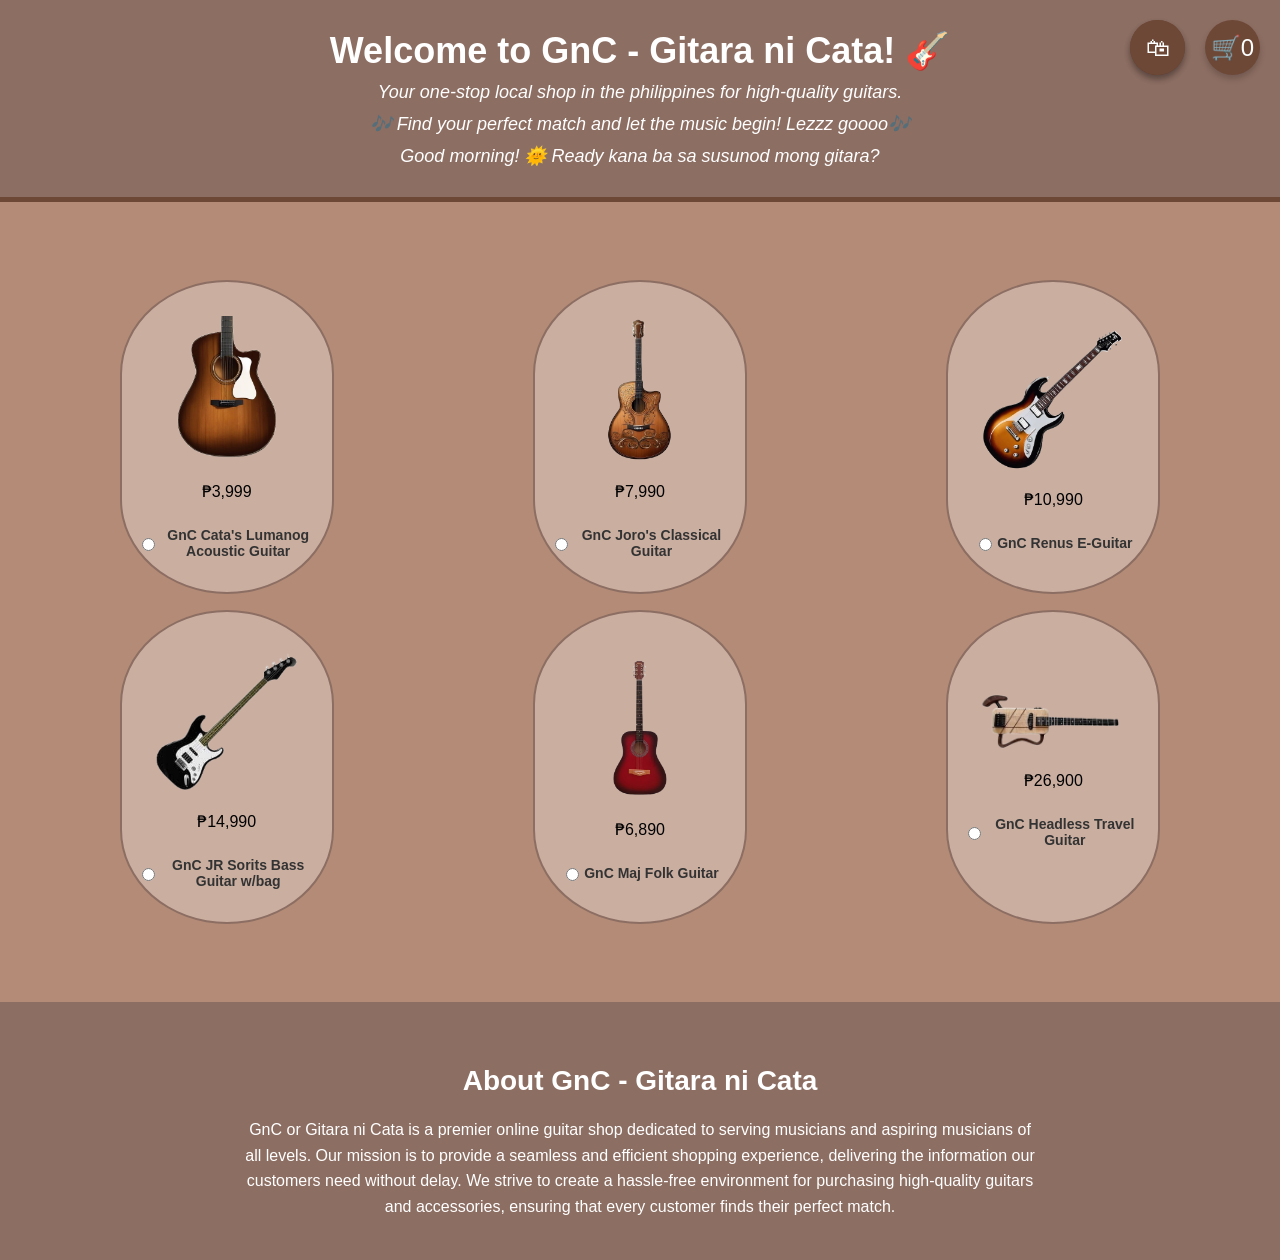
==== hci.html @ a3e83da4 "Organized files into assets folder and prepared for UI updates" ====
<!DOCTYPE html>
<html lang="en">
<head>
    <meta charset="UTF-8">
    <meta name="viewport" content="width=device-width, initial-scale=1.0">
    <title>GnC | Gitara ni Cata</title>
    <link rel="icon" href="assets/cats7.jpg" type="image/x-icon">
    <style>
        body {
            font-family: "Poppins", sans-serif;
            background-color: #b38b76;
            text-align: center;
            margin: 0;
            padding: 0;
        }

        .container {
            position: relative;
            padding: 20px;
        }

        .guitar-grid {
            display: grid;
            grid-template-columns: repeat(3, 1fr);
            gap: 20px;
            justify-content: center;
            margin-top: 50px;
            padding: 10px;
        }

        .guitar-card {
            background: transparent;
            padding: 15px;
            border-radius: 12px;
            text-align: center;
            position: relative;
            width: 180px;
            height: 280px;
            margin: auto;
            display: flex;
            flex-direction: column;
            align-items: center;
            justify-content: center;
            transition: transform 0.3s ease-in-out;
        }

        .guitar-card:hover img {
            transform: scale(1.2);
            transition: transform 0.3s ease-in-out;
        }
        
        .guitar-card:hover {
            transform: scale(1.1);
        }

        .guitar-body {
            width: 100%;
            height: 100%;
            background: rgba(255, 255, 255, 0.3);
            border: 2px solid #8d6e63;
            border-radius: 50% / 30%;
            position: absolute;
            z-index: -1;
        }

        .guitar-card img {
            width: 150px;
            height: auto;
            border-radius: 5px;
            z-index: 2;
        }

        label {
            display: flex;
            align-items: center;
            justify-content: center;
            margin-top: 10px;
            font-size: 14px;
            font-weight: 600;
            color: #333;
            z-index: 2;
        }

        input[type="radio"] {
            margin-right: 5px;
        }

        .description {
            display: none;
            font-size: 12px;
            font-style: italic;
            color: #444;
            margin-top: 5px;
            max-width: 80%;
            text-align: center;
        }

        .guitar-card:hover .description {
            display: block;
        }

        .shopping-cart-btn {
            position: fixed;
            top: 20px;
            right: 20px;
            background: #6d4837;
            color: white;
            font-size: 24px;
            border: none;
            width: 55px;
            height: 55px;
            border-radius: 50%;
            display: flex;
            align-items: center;
            justify-content: center;
            cursor: pointer;
            box-shadow: 0 4px 6px rgba(0, 0, 0, 0.2);
            transition: background 0.3s ease, transform 0.2s ease;
        }

        .shopping-cart-btn:hover {
            background: #56372a;
            transform: scale(1.1);
        }

        .shopping-cart-btn:active {
            transform: scale(0.95);
        }
    
        .buttons button {
            background-color: #6d4837; 
            color: white;
            border: none;
            padding: 5px 5px;
            margin: 5px;
            border-radius: 8px;
            cursor: pointer;
            font-size: 11px;
            transition: background 0.3s, transform 0.2s;
         }

         .buttons button:hover {
            background-color: #56372a; 
            transform: scale(1.05);
         }

         .buttons button:active {
            background-color: #452a1f; 
            transform: scale(0.95);
         }
        
         #cart-modal {
            display: none;
            position: fixed;
            top: 50px;
            right: 20px;
            background: #6d4837; 
            color: white;
            padding: 20px;
            border-radius: 10px;
            box-shadow: 0 4px 6px rgba(0, 0, 0, 0.3);
            width: 250px;
            z-index: 1001; 
         }
        
         #cart-modal h3 {
            margin: 0;
            font-size: 18px;
            text-align: center;
            color: #fff; 
         }

         #cart-items {
            list-style: none;
            padding: 0;
         }

         #cart-items li {
            background: #8d6e63; 
            padding: 8px;
            margin: 5px 0;
            border-radius: 8px;
            display: flex;
            justify-content: space-between;
            align-items: center;
            color: white;
          }

          #cart-items button {
            background: #56372a;
            color: white;
            border: none;
            padding: 5px 8px;
            border-radius: 5px;
            cursor: pointer;
            transition: background 0.3s ease;
          }

          #cart-items button:hover {
            background: #452a1f;
          }

          #cart-modal button {
            background: #56372a; 
            color: white;
            border: none;
            padding: 8px 12px;
            border-radius: 5px;
            cursor: pointer;
            display: block;
            margin: 10px auto;
            transition: background 0.3s ease;
          }

          #cart-modal button:hover {
            background: #452a1f;
          }

        /* About Section Styles */
        .about-section {
            background-color: #8d6e63;
            color: white;
            padding: 40px 20px;
            margin-top: 50px;
            text-align: center;
        }

        .about-section h2 {
            font-size: 28px;
            margin-bottom: 20px;
        }

        .about-section p {
            font-size: 16px;
            line-height: 1.6;
            max-width: 800px;
            margin: 0 auto;
        }

     /* Buy Now Modal Styles */
#buy-now-modal {
    display: none;
    position: fixed;
    top: 50%;
    left: 50%;
    transform: translate(-50%, -50%);
    background: #8d6e63;
    color: white;
    padding: 20px;
    border-radius: 10px;
    box-shadow: 0 4px 6px rgba(0, 0, 0, 0.3);
    width: 300px;
    z-index: 1002;
}

#buy-now-modal h3 {
    margin: 0 0 20px;
    font-size: 20px;
    text-align: center;
}

#buy-now-modal label {
    display: block;
    margin-bottom: 10px;
    font-size: 14px;
}

#buy-now-modal input {
    width: 90%;          /* resized: slightly smaller than full width */
    height: 20px;        /* resized: taller input boxes */
    padding: 10px;       /* resized: more inner spacing */
    margin-bottom: 15px;
    border: none;
    border-radius: 5px;
    font-size: 16px;     /* resized: bigger text */
    background-color: #fff; 
    color: #000;          /* text color inside input */
}

#buy-now-modal button {
    background: #56372a;
    color: white;
    border: none;
    padding: 8px 12px;
    border-radius: 5px;
    cursor: pointer;
    display: block;
    margin: 10px auto 0;
    transition: background 0.3s ease;
}


        #buy-now-modal button:hover {
            background: #452a1f;
        }

         /* New styles for the Confirmation Modal */
         #confirmation-modal {
            display: none;
            position: fixed;
            top: 50%;
            left: 50%;
            transform: translate(-50%, -50%);
            background: #8d6e63;
            color: white;
            padding: 30px;
            border-radius: 15px;
            box-shadow: 0 4px 20px rgba(0, 0, 0, 0.3);
            width: 350px;
            z-index: 1003;
            text-align: center;
        }

        #confirmation-modal h3 {
            margin: 0 0 20px;
            font-size: 24px;
            font-weight: 600;
        }

        #confirmation-modal p {
            font-size: 16px;
            line-height: 1.6;
            margin: 10px 0;
        }

        #confirmation-modal button {
            background: #56372a;
            color: white;
            border: none;
            padding: 10px 20px;
            border-radius: 8px;
            cursor: pointer;
            font-size: 14px;
            margin-top: 20px;
            transition: background 0.3s ease;
        }

        #confirmation-modal button:hover {
            background: #452a1f;
        }

        /* Overlay for the modal */
        #overlay {
            display: none;
            position: fixed;
            top: 0;
            left: 0;
            width: 100%;
            height: 100%;
            background: rgba(0, 0, 0, 0.5);
            z-index: 1002;
        }

        .recently-purchased-btn {
            position: fixed;
            top: 20px;
            right: 95px;
            background: #6d4837;
            color: white;
            font-size: 24px;
            border: none;
            width: 55px;
            height: 55px;
            border-radius: 50%;
            display: flex;
            align-items: center;
            justify-content: center;
            cursor: pointer;
            box-shadow: 0 4px 6px rgba(0, 0, 0, 0.2);
            transition: background 0.3s ease, transform 0.2s ease;
        }
        
        .recently-purchased-btn:hover {
            background: #56372a;
            transform: scale(1.1);
        }
        
        .recently-purchased-btn:active {
            transform: scale(0.95);
        }
        
        #purchased-modal {
            display: none;
            position: fixed;
            top: 50px;
            right: 20px;
            background: #6d4837;
            color: white;
            padding: 20px;
            border-radius: 10px;
            box-shadow: 0 4px 6px rgba(0, 0, 0, 0.3);
            width: 250px;
            z-index: 1001;
        }
        
        #purchased-modal h3 {
            margin: 0;
            font-size: 18px;
            text-align: center;
            color: #fff;
        }
        
        #purchased-items {
            list-style: none;
            padding: 0;
        }
        
        #purchased-items li {
            background: #8d6e63;
            padding: 8px;
            margin: 5px 0;
            border-radius: 8px;
            display: flex;
            justify-content: space-between;
            align-items: center;
            color: white;
        }
        
        #purchased-modal button {
            background: #56372a;
            color: white;
            border: none;
            padding: 8px 12px;
            border-radius: 5px;
            cursor: pointer;
            display: block;
            margin: 10px auto;
            transition: background 0.3s ease;
        }
        
        #purchased-modal button:hover {
            background: #452a1f;
        }

                /* Welcome Header Styles */
        .welcome-header {
               background-color: #8d6e63;
               color: white;
               padding: 30px 20px;
               text-align: center;
               border-bottom: 5px solid #6d4837;
        }

        .welcome-header h1 {
             font-size: 36px;
             margin: 0;
             font-weight: 600;
        }

        .welcome-header p {
             font-size: 18px;
             margin: 10px 0 0;
             font-style: italic;
        }
    </style>
</head>
<body>
    <header class="welcome-header">
        <h1>Welcome to GnC - Gitara ni Cata! 🎸</h1>
        <p>Your one-stop local shop in the philippines for high-quality guitars.</p>
        <p>🎶 Find your perfect match and let the music begin! Lezzz goooo🎶</p>
    </header>
    <div class="container">
        <div class="guitar-grid">
            <div class="guitar-card">
                <div class="guitar-body"></div>
                <img src="assets/cata1.png" alt="Cata's Guitar">
                <p class="price">₱3,999</p>
                <label>
                    <input type="radio" name="guitar" onclick="showButtons(this)"> 
                    <span>GnC Cata's Lumanog Acoustic Guitar</span>
                </label>
                <p class="description">A warm-sounding wooden guitar, perfect for unplugged performances.</p>
                <div class="buttons" style="display: none;">
                    <button onclick="addToCart('GnC Cata s Lumanog Acoustic Guitar')">Add to Heart</button>
                    <button onclick="buyNow('GnC Cata s Lumanog Acoustic Guitar')">Mine na kita</button>
                </div>
            </div>
            <div class="guitar-card">
                <div class="guitar-body"></div>
                <img src="assets/cata2.png" alt="joro's guitar">
                <p class="price">₱7,990</p>
                <label>
                    <input type="radio" name="guitar" onclick="showButtons(this)"> 
                    <span>GnC Joro's Classical Guitar</span>
                </label>
                <p class="description">A nylon-string guitar ideal for classical and flamenco music.</p>
                <div class="buttons" style="display: none;">
                    <button onclick="addToCart('Classic Guitar')">Cart</button>
                    <button onclick="buyNow('Classic Guitar')">Buy this</button>
                </div>
            </div>
            <div class="guitar-card">
                <div class="guitar-body"></div>
                <img src="assets/cata3.png" alt="Renus E-Guitar">
                <p class="price">₱10,990</p>
                <label>
                    <input type="radio" name="guitar" onclick="showButtons(this)"> 
                    <span>GnC Renus E-Guitar</span>
                </label>
                <p class="description">A high-powered guitar great for rock, jazz, and blues.</p>
                <div class="buttons" style="display: none;">
                    <button onclick="addToCart('GnC Renus E-Guitar')">Ilagay mona sa cart</button>
                    <button onclick="buyNow('GnC Renus E-Guitar')">Bilhin</button>
                </div>
            </div>
            <div class="guitar-card">
                <div class="guitar-body"></div>
                <img src="assets/cats4.png" alt="Bass Guitar">
                <p class="price">₱14,990</p>
                <label>
                    <input type="radio" name="guitar" onclick="showButtons(this)"> 
                    <span>GnC JR Sorits Bass Guitar w/bag</span>
                </label>
                <p class="description">A deep, rhythmic guitar perfect for setting the groove.</p>
                <div class="buttons" style="display: none;">
                    <button onclick="addToCart('GnC JR Sorits Bass Guitar w/bag')">lagay perd</button>
                    <button onclick="buyNow('GnC JR Sorits Bass Guitar w/bag')">lala, bibilhin.</button>
                </div>
            </div>
            <div class="guitar-card">
                <div class="guitar-body"></div>
                <img src="assets/cats5.png" alt="Folk Guitar">
                <p class="price">₱6,890</p>
                <label>
                    <input type="radio" name="guitar" onclick="showButtons(this)"> 
                    <span>GnC Maj Folk Guitar</span>
                </label>
                <p class="description">Designed for rich, full-bodied tones in folk and country music.</p>
                <div class="buttons" style="display: none;">
                    <button onclick="addToCart('GnC Maj Folk Guitar')">Ilagay sa cart...</button>
                    <button onclick="buyNow('GnC Maj Folk Guitar')">Shop Now!</button>
                </div>
            </div>
            <div class="guitar-card">
                <div class="guitar-body"></div>
                <img src="assets/cats6.png" alt="Travel Guitar">
                <p class="price">₱26,900</p>
                <label>
                    <input type="radio" name="guitar" onclick="showButtons(this)"> 
                    <span>GnC Headless Travel Guitar</span>
                </label>
                <p class="description">Compact and lightweight, great for musicians on the go.</p>
                <div class="buttons" style="display: none;">
                    <button onclick="addToCart('GnC Headless Travel Guitar')">Mamaya na</button>
                    <button onclick="buyNow('GnC Headless Travel Guitar')">Kunin mo na 'to</button>
                </div>
            </div>
        </div>     
    </div>

    <!-- About Section -->
    <div class="about-section">
        <h2>About GnC - Gitara ni Cata</h2>
        <p>
            GnC or Gitara ni Cata is a premier online guitar shop dedicated to serving musicians and aspiring musicians of all levels. Our mission is to provide a seamless and efficient shopping experience, delivering the information our customers need without delay. We strive to create a hassle-free environment for purchasing high-quality guitars and accessories, ensuring that every customer finds their perfect match.
        </p>
    </div>

    <button class="recently-purchased-btn" onclick="togglePurchased()">🛍</button>

    <div id="purchased-modal">
        <h3>Recently Purchased</h3>
        <ul id="purchased-items"></ul>
        <button onclick="togglePurchased()">Close</button>
    </div>

    <!-- Buy Now Modal -->
    <div id="buy-now-modal">
        <h3>Complete Your Purchase</h3>
        <label for="name">Name:</label>
        <input type="text" id="name" placeholder="Enter your name">
        <label for="address">Address:</label>
        <input type="text" id="address" placeholder="Enter your address">
        <label for="cellphone">Cellphone Number:</label>
        <input type="text" id="cellphone" placeholder="Enter your cellphone number">
        <button onclick="proceedPurchase()">Proceed to Buy</button>
    </div>

     <!-- Confirmation Modal -->
     <div id="confirmation-modal">
        <h3>🎉 Salamat Po 🎉</h3>
        <p>Your purchase of <strong><span id="confirmed-guitar"></span></strong> has been confirmed.</p>
        <p>We will deliver it to <strong><span id="confirmed-address"></span></strong>.</p>
        <p>We will contact you at <strong><span id="confirmed-cellphone"></span></strong>.</p>
        <button onclick="closeConfirmation()">Close</button>
    </div>

    <!-- Overlay for modals -->
    <div id="overlay"></div>

    <button class="shopping-cart-btn" onclick="toggleCart()">🛒 <span id="cart-count">0</span></button> 
<button class="recently-purchased-btn" onclick="togglePurchased()">🛍</button>

<div id="cart-modal">
    <h3>Shopping Cart</h3>
    <ul id="cart-items"></ul>
    <button onclick="toggleCart()">Close</button>
</div>



    <script>
          // Dynamic Greeting Based on Time of Day
function getGreeting() {
    const hour = new Date().getHours();
    if (hour < 12) {
        return "Good morning! 🌞";
    } else if (hour < 18) {
        return "Good afternoon! 🌤";
    } else {
        return "Good evening! 🌙";
    }
}

// Update the Welcome Header with Dynamic Greeting
document.addEventListener("DOMContentLoaded", () => {
    const greeting = getGreeting();
    const welcomeHeader = document.querySelector(".welcome-header");
    if (welcomeHeader) {
        welcomeHeader.innerHTML += `<p>${greeting} Ready kana ba sa susunod mong gitara?</p>`;
    }
});

   // Function para ipakita yung buttons kapag yung gitara is selected
function showButtons(selectedRadio) {
    document.querySelectorAll('.buttons').forEach(btn => btn.style.display = 'none');
    let parentCard = selectedRadio.closest('.guitar-card');
    let buttons = parentCard.querySelector('.buttons');
    if (buttons) buttons.style.display = 'block';
}

// Shopping Cart Functions...
let cart = [];
function addToCart(guitarName) {
    cart.push(guitarName);
    updateCart();
}

function updateCart() {
    let cartList = document.getElementById("cart-items");
    cartList.innerHTML = "";
    cart.forEach((item, index) => {
        let li = document.createElement("li");
        li.textContent = item;
        let removeBtn = document.createElement("button");
        removeBtn.textContent = "Remove";
        removeBtn.onclick = () => removeFromCart(index);
        li.appendChild(removeBtn);
        cartList.appendChild(li);
    });
    document.getElementById("cart-count").textContent = cart.length;
}

function removeFromCart(index) {
    cart.splice(index, 1);
    updateCart();
}

function toggleCart() {
    let cartModal = document.getElementById("cart-modal");
    cartModal.style.display = cartModal.style.display === "block" ? "none" : "block";
}

// Buy Now Functions
let selectedGuitar = "";

function buyNow(guitarName) {
    selectedGuitar = guitarName;
    document.getElementById("buy-now-modal").style.display = "block";
}

function closeConfirmation() {
    document.getElementById("confirmation-modal").style.display = "none";
    toggleOverlay();
    // Clear the form
    document.getElementById("name").value = "";
    document.getElementById("address").value = "";
    document.getElementById("cellphone").value = "";
}

// Overlay Function
function toggleOverlay() {
    const overlay = document.getElementById("overlay");
    overlay.style.display = overlay.style.display === "block" ? "none" : "block";
}

// Recently Purchased Functions
let purchasedItems = [];

function togglePurchased() {
    let purchasedModal = document.getElementById("purchased-modal");
    purchasedModal.style.display = purchasedModal.style.display === "block" ? "none" : "block";
    if (purchasedModal.style.display === "block") {
        updatePurchasedItems();
    }
}

function updatePurchasedItems() {
    let purchasedList = document.getElementById("purchased-items");
    purchasedList.innerHTML = "";
    purchasedItems.forEach(item => {
        let li = document.createElement("li");
        li.textContent = item;
        purchasedList.appendChild(li);
    });
}

function proceedPurchase() {
    const name = document.getElementById("name").value;
    const address = document.getElementById("address").value;
    const cellphone = document.getElementById("cellphone").value;

    if (name && address && cellphone) {
        // Add the purchased item to the list
        purchasedItems.push(selectedGuitar);

        // Hide the buy now modal
        document.getElementById("buy-now-modal").style.display = "none";

        // Set the confirmation details
        document.getElementById("confirmed-guitar").textContent = selectedGuitar;
        document.getElementById("confirmed-address").textContent = address;
        document.getElementById("confirmed-cellphone").textContent = cellphone;

        // Show the confirmation modal and overlay
        document.getElementById("confirmation-modal").style.display = "block";
        document.getElementById("overlay").style.display = "block";
    } else {
        alert("Please fill out all fields before proceeding.");
    }
}
</script>
</body>
</html>
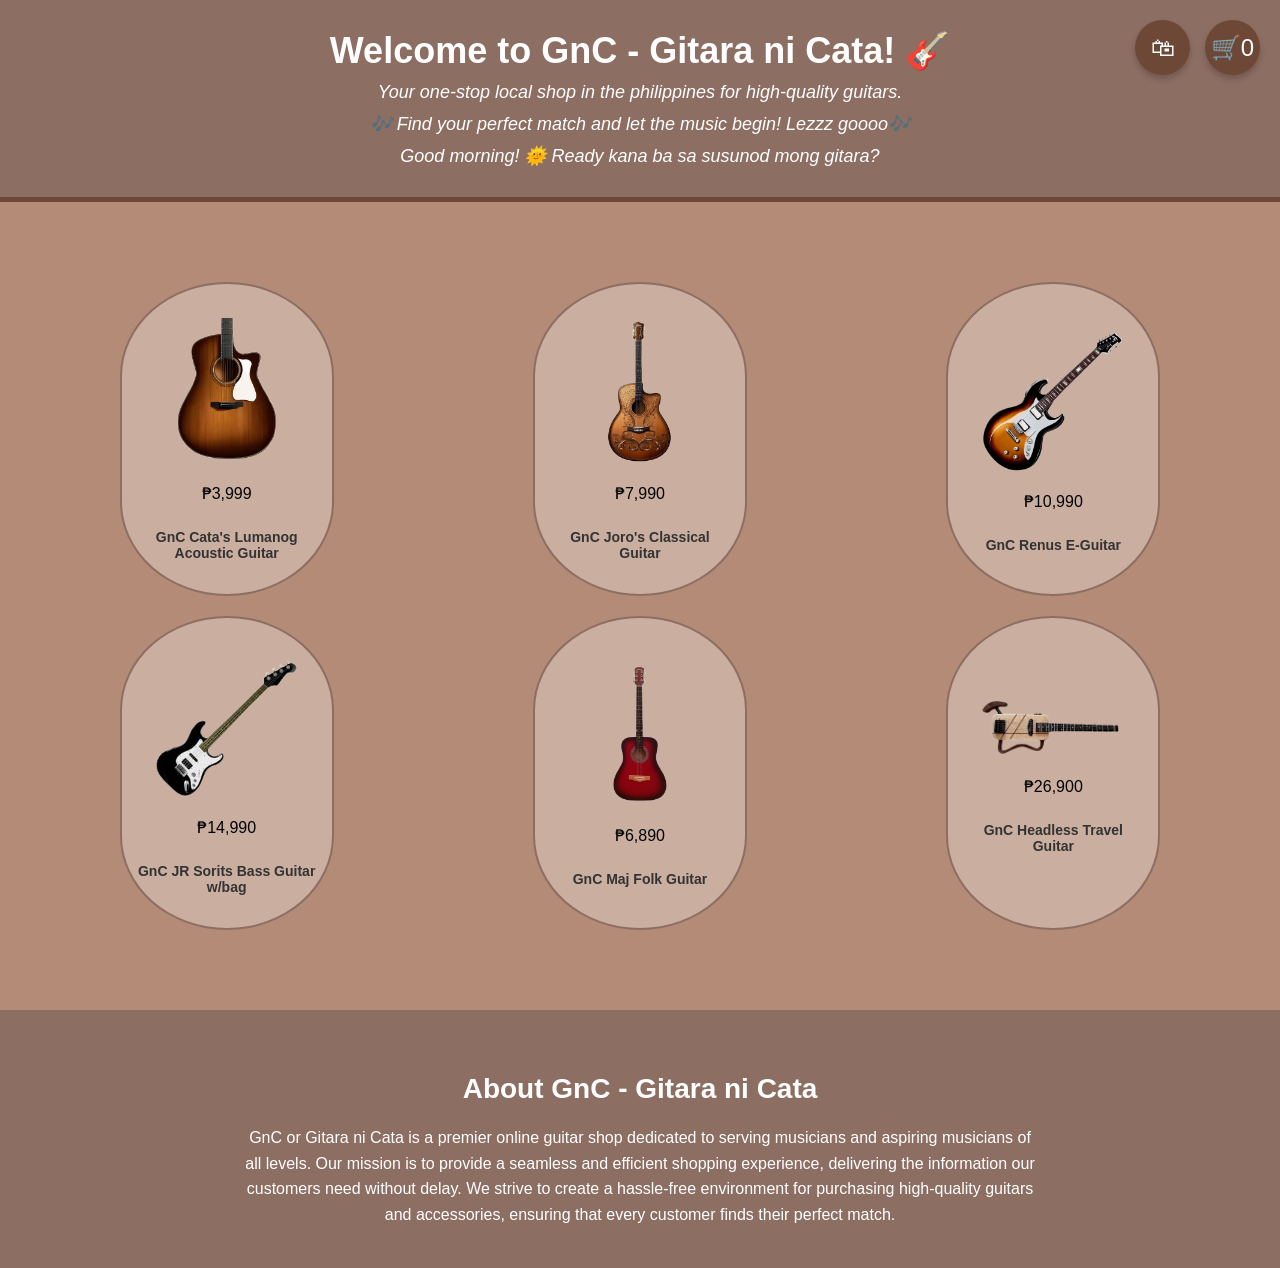
==== commit 1008a9ae: "Enhance guitar selection and shopping cart functionality with new UI elements and toast notification" ====
--- a/hci.html
+++ b/hci.html
@@ -12,6 +12,7 @@
             text-align: center;
             margin: 0;
             padding: 0;
+            overflow-x: hidden;
         }
 
         .container {
@@ -42,25 +43,40 @@
             align-items: center;
             justify-content: center;
             transition: transform 0.3s ease-in-out;
+            cursor: pointer;
+            border: 2px solid transparent; 
+        }
+
+        .guitar-card.selected {
+            transform: scale(1.05); 
+            box-shadow: none; 
+            background-color: transparent; 
         }
 
         .guitar-card:hover img {
             transform: scale(1.2);
             transition: transform 0.3s ease-in-out;
         }
-        
+
         .guitar-card:hover {
-            transform: scale(1.1);
+            transform: scale(1.05);
         }
 
         .guitar-body {
             width: 100%;
             height: 100%;
             background: rgba(255, 255, 255, 0.3);
-            border: 2px solid #8d6e63;
+            border: 2px solid #8d6e63; 
             border-radius: 50% / 30%;
             position: absolute;
             z-index: -1;
+            transition: border 0.3s ease-in-out, box-shadow 0.3s ease-in-out; 
+        }
+
+        .guitar-card.selected .guitar-body {
+            border: 4px solid #56372a; 
+            background-color: rgba(255, 255, 255, 0.5); 
+            box-shadow: 0 0 15px rgba(86, 55, 42, 0.4); 
         }
 
         .guitar-card img {
@@ -79,10 +95,11 @@
             font-weight: 600;
             color: #333;
             z-index: 2;
+            cursor: pointer;
         }
 
         input[type="radio"] {
-            margin-right: 5px;
+            display: none;
         }
 
         .description {
@@ -116,6 +133,7 @@
             cursor: pointer;
             box-shadow: 0 4px 6px rgba(0, 0, 0, 0.2);
             transition: background 0.3s ease, transform 0.2s ease;
+            z-index: 1000;
         }
 
         .shopping-cart-btn:hover {
@@ -126,235 +144,11 @@
         .shopping-cart-btn:active {
             transform: scale(0.95);
         }
-    
-        .buttons button {
-            background-color: #6d4837; 
-            color: white;
-            border: none;
-            padding: 5px 5px;
-            margin: 5px;
-            border-radius: 8px;
-            cursor: pointer;
-            font-size: 11px;
-            transition: background 0.3s, transform 0.2s;
-         }
-
-         .buttons button:hover {
-            background-color: #56372a; 
-            transform: scale(1.05);
-         }
-
-         .buttons button:active {
-            background-color: #452a1f; 
-            transform: scale(0.95);
-         }
-        
-         #cart-modal {
-            display: none;
-            position: fixed;
-            top: 50px;
-            right: 20px;
-            background: #6d4837; 
-            color: white;
-            padding: 20px;
-            border-radius: 10px;
-            box-shadow: 0 4px 6px rgba(0, 0, 0, 0.3);
-            width: 250px;
-            z-index: 1001; 
-         }
-        
-         #cart-modal h3 {
-            margin: 0;
-            font-size: 18px;
-            text-align: center;
-            color: #fff; 
-         }
-
-         #cart-items {
-            list-style: none;
-            padding: 0;
-         }
-
-         #cart-items li {
-            background: #8d6e63; 
-            padding: 8px;
-            margin: 5px 0;
-            border-radius: 8px;
-            display: flex;
-            justify-content: space-between;
-            align-items: center;
-            color: white;
-          }
-
-          #cart-items button {
-            background: #56372a;
-            color: white;
-            border: none;
-            padding: 5px 8px;
-            border-radius: 5px;
-            cursor: pointer;
-            transition: background 0.3s ease;
-          }
-
-          #cart-items button:hover {
-            background: #452a1f;
-          }
-
-          #cart-modal button {
-            background: #56372a; 
-            color: white;
-            border: none;
-            padding: 8px 12px;
-            border-radius: 5px;
-            cursor: pointer;
-            display: block;
-            margin: 10px auto;
-            transition: background 0.3s ease;
-          }
-
-          #cart-modal button:hover {
-            background: #452a1f;
-          }
-
-        /* About Section Styles */
-        .about-section {
-            background-color: #8d6e63;
-            color: white;
-            padding: 40px 20px;
-            margin-top: 50px;
-            text-align: center;
-        }
-
-        .about-section h2 {
-            font-size: 28px;
-            margin-bottom: 20px;
-        }
-
-        .about-section p {
-            font-size: 16px;
-            line-height: 1.6;
-            max-width: 800px;
-            margin: 0 auto;
-        }
-
-     /* Buy Now Modal Styles */
-#buy-now-modal {
-    display: none;
-    position: fixed;
-    top: 50%;
-    left: 50%;
-    transform: translate(-50%, -50%);
-    background: #8d6e63;
-    color: white;
-    padding: 20px;
-    border-radius: 10px;
-    box-shadow: 0 4px 6px rgba(0, 0, 0, 0.3);
-    width: 300px;
-    z-index: 1002;
-}
-
-#buy-now-modal h3 {
-    margin: 0 0 20px;
-    font-size: 20px;
-    text-align: center;
-}
-
-#buy-now-modal label {
-    display: block;
-    margin-bottom: 10px;
-    font-size: 14px;
-}
-
-#buy-now-modal input {
-    width: 90%;          /* resized: slightly smaller than full width */
-    height: 20px;        /* resized: taller input boxes */
-    padding: 10px;       /* resized: more inner spacing */
-    margin-bottom: 15px;
-    border: none;
-    border-radius: 5px;
-    font-size: 16px;     /* resized: bigger text */
-    background-color: #fff; 
-    color: #000;          /* text color inside input */
-}
-
-#buy-now-modal button {
-    background: #56372a;
-    color: white;
-    border: none;
-    padding: 8px 12px;
-    border-radius: 5px;
-    cursor: pointer;
-    display: block;
-    margin: 10px auto 0;
-    transition: background 0.3s ease;
-}
-
-
-        #buy-now-modal button:hover {
-            background: #452a1f;
-        }
-
-         /* New styles for the Confirmation Modal */
-         #confirmation-modal {
-            display: none;
-            position: fixed;
-            top: 50%;
-            left: 50%;
-            transform: translate(-50%, -50%);
-            background: #8d6e63;
-            color: white;
-            padding: 30px;
-            border-radius: 15px;
-            box-shadow: 0 4px 20px rgba(0, 0, 0, 0.3);
-            width: 350px;
-            z-index: 1003;
-            text-align: center;
-        }
-
-        #confirmation-modal h3 {
-            margin: 0 0 20px;
-            font-size: 24px;
-            font-weight: 600;
-        }
-
-        #confirmation-modal p {
-            font-size: 16px;
-            line-height: 1.6;
-            margin: 10px 0;
-        }
-
-        #confirmation-modal button {
-            background: #56372a;
-            color: white;
-            border: none;
-            padding: 10px 20px;
-            border-radius: 8px;
-            cursor: pointer;
-            font-size: 14px;
-            margin-top: 20px;
-            transition: background 0.3s ease;
-        }
-
-        #confirmation-modal button:hover {
-            background: #452a1f;
-        }
-
-        /* Overlay for the modal */
-        #overlay {
-            display: none;
-            position: fixed;
-            top: 0;
-            left: 0;
-            width: 100%;
-            height: 100%;
-            background: rgba(0, 0, 0, 0.5);
-            z-index: 1002;
-        }
 
         .recently-purchased-btn {
             position: fixed;
             top: 20px;
-            right: 95px;
+            right: 90px;
             background: #6d4837;
             color: white;
             font-size: 24px;
@@ -368,71 +162,271 @@
             cursor: pointer;
             box-shadow: 0 4px 6px rgba(0, 0, 0, 0.2);
             transition: background 0.3s ease, transform 0.2s ease;
-        }
-        
+            z-index: 1000;
+        }
+
         .recently-purchased-btn:hover {
             background: #56372a;
             transform: scale(1.1);
         }
-        
+
         .recently-purchased-btn:active {
             transform: scale(0.95);
         }
-        
-        #purchased-modal {
-            display: none;
+
+        .buttons button {
+            background-color: #6d4837; 
+            color: white;
+            border: none;
+            padding: 5px 5px;
+            margin: 5px;
+            border-radius: 8px;
+            cursor: pointer;
+            font-size: 11px;
+            transition: background 0.3s, transform 0.2s;
+         }
+
+         .buttons button:hover {
+            background-color: #56372a; 
+            transform: scale(1.05);
+         }
+
+         .buttons button:active {
+            background-color: #452a1f; 
+            transform: scale(0.95);
+         }
+
+        .side-panel {
             position: fixed;
-            top: 50px;
-            right: 20px;
-            background: #6d4837;
-            color: white;
-            padding: 20px;
-            border-radius: 10px;
-            box-shadow: 0 4px 6px rgba(0, 0, 0, 0.3);
-            width: 250px;
-            z-index: 1001;
-        }
-        
-        #purchased-modal h3 {
+            top: 0;
+            right: -400px; 
+            width: 350px;
+            max-width: 90%;
+            height: 100vh;
+            background: rgba(109, 72, 55, 0.85); 
+            backdrop-filter: blur(12px); 
+            -webkit-backdrop-filter: blur(12px);
+            color: white;
+            padding: 30px 20px;
+            box-shadow: -4px 0 15px rgba(0, 0, 0, 0.4);
+            z-index: 1005; 
+            transition: right 0.4s cubic-bezier(0.25, 0.8, 0.25, 1);
+            overflow-y: auto;
+            box-sizing: border-box;
+            text-align: left; 
+        }
+
+        .side-panel.open {
+            right: 0; 
+        }
+
+        .panel-header {
+            display: flex;
+            justify-content: space-between;
+            align-items: center;
+            border-bottom: 2px solid rgba(255, 255, 255, 0.2);
+            padding-bottom: 10px;
+            margin-bottom: 20px;
+        }
+
+        .panel-header h3 {
             margin: 0;
-            font-size: 18px;
-            text-align: center;
-            color: #fff;
-        }
-        
-        #purchased-items {
+            font-size: 20px;
+        }
+
+        .close-btn {
+            background: transparent;
+            border: none;
+            color: white;
+            font-size: 28px;
+            cursor: pointer;
+            transition: transform 0.2s ease;
+            line-height: 1;
+        }
+
+        .close-btn:hover {
+            transform: scale(1.2);
+            color: #ffcccc;
+        }
+
+        .item-list {
             list-style: none;
             padding: 0;
-        }
-        
-        #purchased-items li {
-            background: #8d6e63;
-            padding: 8px;
-            margin: 5px 0;
+            margin: 0;
+        }
+
+        .item-list li {
+            background: rgba(86, 55, 42, 0.8);
+            padding: 12px;
+            margin: 10px 0;
             border-radius: 8px;
             display: flex;
             justify-content: space-between;
             align-items: center;
             color: white;
-        }
-        
-        #purchased-modal button {
-            background: #56372a;
+            font-size: 14px;
+            box-shadow: 0 2px 5px rgba(0,0,0,0.2);
+        }
+
+        .item-list button {
+            background: #8d6e63;
             color: white;
             border: none;
-            padding: 8px 12px;
+            padding: 6px 10px;
             border-radius: 5px;
             cursor: pointer;
+            transition: background 0.3s ease;
+            font-size: 12px;
+        }
+
+        .item-list button:hover {
+            background: #b38b76;
+        }
+
+        .about-section {
+            background-color: #8d6e63;
+            color: white;
+            padding: 40px 20px;
+            margin-top: 50px;
+            text-align: center;
+        }
+
+        .about-section h2 {
+            font-size: 28px;
+            margin-bottom: 20px;
+        }
+
+        .about-section p {
+            font-size: 16px;
+            line-height: 1.6;
+            max-width: 800px;
+            margin: 0 auto;
+        }
+
+        @keyframes popIn {
+            0% { opacity: 0; transform: translate(-50%, -45%) scale(0.9); }
+            100% { opacity: 1; transform: translate(-50%, -50%) scale(1); }
+        }
+
+        #buy-now-modal, #confirmation-modal {
+            display: none;
+            position: fixed;
+            top: 50%;
+            left: 50%;
+            transform: translate(-50%, -50%);
+            background: rgba(109, 72, 55, 0.75); 
+            backdrop-filter: blur(15px);
+            -webkit-backdrop-filter: blur(15px);
+            border: 1px solid rgba(255, 255, 255, 0.2);
+            box-shadow: 0 10px 30px rgba(0, 0, 0, 0.3);
+            color: white;
+            padding: 30px;
+            border-radius: 15px;
+            width: 350px;
+            max-width: 90%;
+            z-index: 1003;
+            box-sizing: border-box;
+            text-align: left; 
+        }
+
+        #buy-now-modal[style*="display: block"], 
+        #confirmation-modal[style*="display: block"] {
+            animation: popIn 0.3s ease-out forwards;
+        }
+
+        #buy-now-modal h3, #confirmation-modal h3 {
+            margin: 0 0 20px;
+            font-size: 22px;
+            text-align: center;
+            border-bottom: 1px solid rgba(255, 255, 255, 0.2);
+            padding-bottom: 10px;
+        }
+
+        #buy-now-modal label {
             display: block;
-            margin: 10px auto;
-            transition: background 0.3s ease;
-        }
-        
-        #purchased-modal button:hover {
-            background: #452a1f;
-        }
-
-                /* Welcome Header Styles */
+            margin-bottom: 8px;
+            font-size: 13px;
+            font-weight: 500;
+            color: rgba(255, 255, 255, 0.9);
+        }
+
+        #buy-now-modal input {
+            width: 100%;
+            height: 40px; 
+            padding: 10px 15px;
+            margin-bottom: 20px;
+            border: 1px solid rgba(255, 255, 255, 0.3);
+            border-radius: 8px;
+            font-size: 14px;
+            background-color: rgba(255, 255, 255, 0.1); 
+            color: white;
+            box-sizing: border-box;
+            outline: none;
+            transition: background 0.3s, border 0.3s, box-shadow 0.3s;
+        }
+
+        #buy-now-modal input::placeholder {
+            color: rgba(255, 255, 255, 0.6); 
+        }
+
+        #buy-now-modal input:focus {
+            background-color: rgba(255, 255, 255, 0.2);
+            border: 1px solid rgba(255, 255, 255, 0.8);
+            box-shadow: 0 0 8px rgba(255, 255, 255, 0.3);
+        }
+
+        #buy-now-modal button, #confirmation-modal button {
+            background: #452a1f; 
+            color: white;
+            border: 1px solid rgba(255, 255, 255, 0.1);
+            padding: 12px 0;
+            border-radius: 8px;
+            cursor: pointer;
+            display: block;
+            width: 100%;
+            margin-top: 10px;
+            font-size: 15px;
+            font-weight: 600;
+            transition: background 0.3s ease, transform 0.2s ease;
+        }
+
+        #buy-now-modal button:hover, #confirmation-modal button:hover {
+            background: #2e1a12;
+            transform: translateY(-2px);
+            box-shadow: 0 4px 10px rgba(0, 0, 0, 0.2);
+        }
+
+        #buy-now-modal button:active, #confirmation-modal button:active {
+            transform: translateY(0);
+        }
+
+        #confirmation-modal {
+            text-align: center; 
+        }
+
+        #confirmation-modal p {
+            font-size: 15px;
+            line-height: 1.6;
+            margin: 12px 0;
+            color: rgba(255, 255, 255, 0.9);
+        }
+
+        #confirmation-modal strong {
+            color: white;
+            font-weight: 600;
+        }
+
+        #overlay {
+            display: none;
+            position: fixed;
+            top: 0;
+            left: 0;
+            width: 100%;
+            height: 100vh;
+            background: rgba(0, 0, 0, 0.5);
+            z-index: 1001; 
+        }
+
         .welcome-header {
                background-color: #8d6e63;
                color: white;
@@ -451,6 +445,88 @@
              font-size: 18px;
              margin: 10px 0 0;
              font-style: italic;
+        }
+
+        /* 🟢 NEW: Toast Notification CSS 🟢 */
+        #toast-container {
+            position: fixed;
+            bottom: 20px;
+            right: 20px;
+            z-index: 1010; /* Always on top */
+            display: flex;
+            flex-direction: column;
+            gap: 12px;
+        }
+
+        .toast {
+            background: #56372a;
+            color: white;
+            min-width: 250px;
+            padding: 15px 20px;
+            border-radius: 8px;
+            font-size: 14px;
+            font-weight: 500;
+            box-shadow: 0 4px 15px rgba(0, 0, 0, 0.4);
+            display: flex;
+            align-items: center;
+            opacity: 0;
+            transform: translateX(100%);
+            animation: slideInToast 0.4s cubic-bezier(0.25, 0.8, 0.25, 1) forwards;
+            text-align: left;
+        }
+
+        .toast.success {
+            border-left: 6px solid #a8e6cf; /* Light green accent */
+        }
+
+        .toast.error {
+            border-left: 6px solid #ff8b94; /* Light red accent */
+        }
+
+        .toast.hide {
+            animation: fadeOutToast 0.4s cubic-bezier(0.25, 0.8, 0.25, 1) forwards;
+        }
+
+        @keyframes slideInToast {
+            from { transform: translateX(100%); opacity: 0; }
+            to { transform: translateX(0); opacity: 1; }
+        }
+
+        @keyframes fadeOutToast {
+            from { transform: translateX(0); opacity: 1; }
+            to { transform: translateX(100%); opacity: 0; }
+        }
+
+        @media (max-width: 900px) {
+            .guitar-grid {
+                grid-template-columns: repeat(2, 1fr); 
+            }
+        }
+
+        @media (max-width: 600px) {
+            .welcome-header h1 {
+                font-size: 26px; 
+            }
+            .welcome-header p {
+                font-size: 14px;
+            }
+            .guitar-grid {
+                grid-template-columns: 1fr; 
+                gap: 30px;
+                margin-top: 30px;
+            }
+            .shopping-cart-btn, .recently-purchased-btn {
+                top: 10px;
+                width: 45px;
+                height: 45px;
+                font-size: 18px;
+            }
+            .shopping-cart-btn {
+                right: 10px;
+            }
+            .recently-purchased-btn {
+                right: 65px;
+            }
         }
     </style>
 </head>
@@ -462,94 +538,98 @@
     </header>
     <div class="container">
         <div class="guitar-grid">
-            <div class="guitar-card">
+            <div class="guitar-card" onclick="selectGuitar(this)">
                 <div class="guitar-body"></div>
                 <img src="assets/cata1.png" alt="Cata's Guitar">
                 <p class="price">₱3,999</p>
                 <label>
-                    <input type="radio" name="guitar" onclick="showButtons(this)"> 
+                    <input type="radio" name="guitar" value="GnC Cata's Lumanog Acoustic Guitar"> 
                     <span>GnC Cata's Lumanog Acoustic Guitar</span>
                 </label>
                 <p class="description">A warm-sounding wooden guitar, perfect for unplugged performances.</p>
                 <div class="buttons" style="display: none;">
-                    <button onclick="addToCart('GnC Cata s Lumanog Acoustic Guitar')">Add to Heart</button>
-                    <button onclick="buyNow('GnC Cata s Lumanog Acoustic Guitar')">Mine na kita</button>
+                    <button onclick="event.stopPropagation(); addToCart('GnC Cata s Lumanog Acoustic Guitar')">Add to Heart</button>
+                    <button onclick="event.stopPropagation(); buyNow('GnC Cata s Lumanog Acoustic Guitar')">Mine na kita</button>
                 </div>
             </div>
-            <div class="guitar-card">
+
+            <div class="guitar-card" onclick="selectGuitar(this)">
                 <div class="guitar-body"></div>
                 <img src="assets/cata2.png" alt="joro's guitar">
                 <p class="price">₱7,990</p>
                 <label>
-                    <input type="radio" name="guitar" onclick="showButtons(this)"> 
+                    <input type="radio" name="guitar" value="GnC Joro's Classical Guitar"> 
                     <span>GnC Joro's Classical Guitar</span>
                 </label>
                 <p class="description">A nylon-string guitar ideal for classical and flamenco music.</p>
                 <div class="buttons" style="display: none;">
-                    <button onclick="addToCart('Classic Guitar')">Cart</button>
-                    <button onclick="buyNow('Classic Guitar')">Buy this</button>
+                    <button onclick="event.stopPropagation(); addToCart('Classic Guitar')">Cart</button>
+                    <button onclick="event.stopPropagation(); buyNow('Classic Guitar')">Buy this</button>
                 </div>
             </div>
-            <div class="guitar-card">
+
+            <div class="guitar-card" onclick="selectGuitar(this)">
                 <div class="guitar-body"></div>
                 <img src="assets/cata3.png" alt="Renus E-Guitar">
                 <p class="price">₱10,990</p>
                 <label>
-                    <input type="radio" name="guitar" onclick="showButtons(this)"> 
+                    <input type="radio" name="guitar" value="GnC Renus E-Guitar"> 
                     <span>GnC Renus E-Guitar</span>
                 </label>
                 <p class="description">A high-powered guitar great for rock, jazz, and blues.</p>
                 <div class="buttons" style="display: none;">
-                    <button onclick="addToCart('GnC Renus E-Guitar')">Ilagay mona sa cart</button>
-                    <button onclick="buyNow('GnC Renus E-Guitar')">Bilhin</button>
+                    <button onclick="event.stopPropagation(); addToCart('GnC Renus E-Guitar')">Ilagay mona sa cart</button>
+                    <button onclick="event.stopPropagation(); buyNow('GnC Renus E-Guitar')">Bilhin</button>
                 </div>
             </div>
-            <div class="guitar-card">
+
+            <div class="guitar-card" onclick="selectGuitar(this)">
                 <div class="guitar-body"></div>
                 <img src="assets/cats4.png" alt="Bass Guitar">
                 <p class="price">₱14,990</p>
                 <label>
-                    <input type="radio" name="guitar" onclick="showButtons(this)"> 
+                    <input type="radio" name="guitar" value="GnC JR Sorits Bass Guitar w/bag"> 
                     <span>GnC JR Sorits Bass Guitar w/bag</span>
                 </label>
                 <p class="description">A deep, rhythmic guitar perfect for setting the groove.</p>
                 <div class="buttons" style="display: none;">
-                    <button onclick="addToCart('GnC JR Sorits Bass Guitar w/bag')">lagay perd</button>
-                    <button onclick="buyNow('GnC JR Sorits Bass Guitar w/bag')">lala, bibilhin.</button>
+                    <button onclick="event.stopPropagation(); addToCart('GnC JR Sorits Bass Guitar w/bag')">lagay perd</button>
+                    <button onclick="event.stopPropagation(); buyNow('GnC JR Sorits Bass Guitar w/bag')">lala, bibilhin.</button>
                 </div>
             </div>
-            <div class="guitar-card">
+
+            <div class="guitar-card" onclick="selectGuitar(this)">
                 <div class="guitar-body"></div>
                 <img src="assets/cats5.png" alt="Folk Guitar">
                 <p class="price">₱6,890</p>
                 <label>
-                    <input type="radio" name="guitar" onclick="showButtons(this)"> 
+                    <input type="radio" name="guitar" value="GnC Maj Folk Guitar"> 
                     <span>GnC Maj Folk Guitar</span>
                 </label>
                 <p class="description">Designed for rich, full-bodied tones in folk and country music.</p>
                 <div class="buttons" style="display: none;">
-                    <button onclick="addToCart('GnC Maj Folk Guitar')">Ilagay sa cart...</button>
-                    <button onclick="buyNow('GnC Maj Folk Guitar')">Shop Now!</button>
+                    <button onclick="event.stopPropagation(); addToCart('GnC Maj Folk Guitar')">Ilagay sa cart...</button>
+                    <button onclick="event.stopPropagation(); buyNow('GnC Maj Folk Guitar')">Shop Now!</button>
                 </div>
             </div>
-            <div class="guitar-card">
+
+            <div class="guitar-card" onclick="selectGuitar(this)">
                 <div class="guitar-body"></div>
                 <img src="assets/cats6.png" alt="Travel Guitar">
                 <p class="price">₱26,900</p>
                 <label>
-                    <input type="radio" name="guitar" onclick="showButtons(this)"> 
+                    <input type="radio" name="guitar" value="GnC Headless Travel Guitar"> 
                     <span>GnC Headless Travel Guitar</span>
                 </label>
                 <p class="description">Compact and lightweight, great for musicians on the go.</p>
                 <div class="buttons" style="display: none;">
-                    <button onclick="addToCart('GnC Headless Travel Guitar')">Mamaya na</button>
-                    <button onclick="buyNow('GnC Headless Travel Guitar')">Kunin mo na 'to</button>
+                    <button onclick="event.stopPropagation(); addToCart('GnC Headless Travel Guitar')">Mamaya na</button>
+                    <button onclick="event.stopPropagation(); buyNow('GnC Headless Travel Guitar')">Kunin mo na 'to</button>
                 </div>
             </div>
         </div>     
     </div>
 
-    <!-- About Section -->
     <div class="about-section">
         <h2>About GnC - Gitara ni Cata</h2>
         <p>
@@ -557,179 +637,244 @@
         </p>
     </div>
 
-    <button class="recently-purchased-btn" onclick="togglePurchased()">🛍</button>
-
-    <div id="purchased-modal">
-        <h3>Recently Purchased</h3>
-        <ul id="purchased-items"></ul>
-        <button onclick="togglePurchased()">Close</button>
+    <button class="recently-purchased-btn" onclick="togglePanel('purchased-panel')">🛍</button>
+    <button class="shopping-cart-btn" onclick="togglePanel('cart-panel')">🛒 <span id="cart-count">0</span></button> 
+
+    <div id="cart-panel" class="side-panel">
+        <div class="panel-header">
+            <h3>Shopping Cart</h3>
+            <button class="close-btn" onclick="togglePanel('cart-panel')">&times;</button>
+        </div>
+        <ul id="cart-items" class="item-list"></ul>
     </div>
 
-    <!-- Buy Now Modal -->
+    <div id="purchased-panel" class="side-panel">
+        <div class="panel-header">
+            <h3>Recently Purchased</h3>
+            <button class="close-btn" onclick="togglePanel('purchased-panel')">&times;</button>
+        </div>
+        <ul id="purchased-items" class="item-list"></ul>
+    </div>
+
     <div id="buy-now-modal">
         <h3>Complete Your Purchase</h3>
-        <label for="name">Name:</label>
-        <input type="text" id="name" placeholder="Enter your name">
-        <label for="address">Address:</label>
-        <input type="text" id="address" placeholder="Enter your address">
-        <label for="cellphone">Cellphone Number:</label>
-        <input type="text" id="cellphone" placeholder="Enter your cellphone number">
+        <label for="name">Name</label>
+        <input type="text" id="name" placeholder="Enter your full name">
+        <label for="address">Address</label>
+        <input type="text" id="address" placeholder="Enter delivery address">
+        <label for="cellphone">Cellphone Number</label>
+        <input type="text" id="cellphone" placeholder="e.g. 09123456789">
         <button onclick="proceedPurchase()">Proceed to Buy</button>
     </div>
 
-     <!-- Confirmation Modal -->
      <div id="confirmation-modal">
-        <h3>🎉 Salamat Po 🎉</h3>
+        <h3>🎉 Salamat Po! 🎉</h3>
         <p>Your purchase of <strong><span id="confirmed-guitar"></span></strong> has been confirmed.</p>
         <p>We will deliver it to <strong><span id="confirmed-address"></span></strong>.</p>
         <p>We will contact you at <strong><span id="confirmed-cellphone"></span></strong>.</p>
-        <button onclick="closeConfirmation()">Close</button>
+        <button onclick="closeConfirmation()">Awesome!</button>
     </div>
 
-    <!-- Overlay for modals -->
     <div id="overlay"></div>
 
-    <button class="shopping-cart-btn" onclick="toggleCart()">🛒 <span id="cart-count">0</span></button> 
-<button class="recently-purchased-btn" onclick="togglePurchased()">🛍</button>
-
-<div id="cart-modal">
-    <h3>Shopping Cart</h3>
-    <ul id="cart-items"></ul>
-    <button onclick="toggleCart()">Close</button>
-</div>
-
-
+    <div id="toast-container"></div>
 
     <script>
-          // Dynamic Greeting Based on Time of Day
-function getGreeting() {
-    const hour = new Date().getHours();
-    if (hour < 12) {
-        return "Good morning! 🌞";
-    } else if (hour < 18) {
-        return "Good afternoon! 🌤";
-    } else {
-        return "Good evening! 🌙";
-    }
-}
-
-// Update the Welcome Header with Dynamic Greeting
-document.addEventListener("DOMContentLoaded", () => {
-    const greeting = getGreeting();
-    const welcomeHeader = document.querySelector(".welcome-header");
-    if (welcomeHeader) {
-        welcomeHeader.innerHTML += `<p>${greeting} Ready kana ba sa susunod mong gitara?</p>`;
-    }
-});
-
-   // Function para ipakita yung buttons kapag yung gitara is selected
-function showButtons(selectedRadio) {
-    document.querySelectorAll('.buttons').forEach(btn => btn.style.display = 'none');
-    let parentCard = selectedRadio.closest('.guitar-card');
-    let buttons = parentCard.querySelector('.buttons');
-    if (buttons) buttons.style.display = 'block';
-}
-
-// Shopping Cart Functions...
-let cart = [];
-function addToCart(guitarName) {
-    cart.push(guitarName);
-    updateCart();
-}
-
-function updateCart() {
-    let cartList = document.getElementById("cart-items");
-    cartList.innerHTML = "";
-    cart.forEach((item, index) => {
-        let li = document.createElement("li");
-        li.textContent = item;
-        let removeBtn = document.createElement("button");
-        removeBtn.textContent = "Remove";
-        removeBtn.onclick = () => removeFromCart(index);
-        li.appendChild(removeBtn);
-        cartList.appendChild(li);
-    });
-    document.getElementById("cart-count").textContent = cart.length;
-}
-
-function removeFromCart(index) {
-    cart.splice(index, 1);
-    updateCart();
-}
-
-function toggleCart() {
-    let cartModal = document.getElementById("cart-modal");
-    cartModal.style.display = cartModal.style.display === "block" ? "none" : "block";
-}
-
-// Buy Now Functions
-let selectedGuitar = "";
-
-function buyNow(guitarName) {
-    selectedGuitar = guitarName;
-    document.getElementById("buy-now-modal").style.display = "block";
-}
-
-function closeConfirmation() {
-    document.getElementById("confirmation-modal").style.display = "none";
-    toggleOverlay();
-    // Clear the form
-    document.getElementById("name").value = "";
-    document.getElementById("address").value = "";
-    document.getElementById("cellphone").value = "";
-}
-
-// Overlay Function
-function toggleOverlay() {
-    const overlay = document.getElementById("overlay");
-    overlay.style.display = overlay.style.display === "block" ? "none" : "block";
-}
-
-// Recently Purchased Functions
-let purchasedItems = [];
-
-function togglePurchased() {
-    let purchasedModal = document.getElementById("purchased-modal");
-    purchasedModal.style.display = purchasedModal.style.display === "block" ? "none" : "block";
-    if (purchasedModal.style.display === "block") {
-        updatePurchasedItems();
-    }
-}
-
-function updatePurchasedItems() {
-    let purchasedList = document.getElementById("purchased-items");
-    purchasedList.innerHTML = "";
-    purchasedItems.forEach(item => {
-        let li = document.createElement("li");
-        li.textContent = item;
-        purchasedList.appendChild(li);
-    });
-}
-
-function proceedPurchase() {
-    const name = document.getElementById("name").value;
-    const address = document.getElementById("address").value;
-    const cellphone = document.getElementById("cellphone").value;
-
-    if (name && address && cellphone) {
-        // Add the purchased item to the list
-        purchasedItems.push(selectedGuitar);
-
-        // Hide the buy now modal
-        document.getElementById("buy-now-modal").style.display = "none";
-
-        // Set the confirmation details
-        document.getElementById("confirmed-guitar").textContent = selectedGuitar;
-        document.getElementById("confirmed-address").textContent = address;
-        document.getElementById("confirmed-cellphone").textContent = cellphone;
-
-        // Show the confirmation modal and overlay
-        document.getElementById("confirmation-modal").style.display = "block";
-        document.getElementById("overlay").style.display = "block";
-    } else {
-        alert("Please fill out all fields before proceeding.");
-    }
-}
-</script>
+        let cart = JSON.parse(localStorage.getItem('gnc_cart')) || [];
+        let purchasedItems = JSON.parse(localStorage.getItem('gnc_purchased')) || [];
+
+        function getGreeting() {
+            const hour = new Date().getHours();
+            if (hour < 12) {
+                return "Good morning! 🌞";
+            } else if (hour < 18) {
+                return "Good afternoon! 🌤";
+            } else {
+                return "Good evening! 🌙";
+            }
+        }
+
+        document.addEventListener("DOMContentLoaded", () => {
+            const greeting = getGreeting();
+            const welcomeHeader = document.querySelector(".welcome-header");
+            if (welcomeHeader) {
+                welcomeHeader.innerHTML += `<p>${greeting} Ready kana ba sa susunod mong gitara?</p>`;
+            }
+            
+            updateCart();
+            updatePurchasedItems();
+        });
+
+        // 🟢 NEW: Toast Function Logic 🟢
+        function showToast(message, type = 'success') {
+            const container = document.getElementById('toast-container');
+            const toast = document.createElement('div');
+            
+            // Add classes based on success or error
+            toast.className = `toast ${type}`;
+            toast.innerHTML = `<span>${message}</span>`;
+            
+            container.appendChild(toast);
+
+            // Wait 3 seconds, then slide out
+            setTimeout(() => {
+                toast.classList.add('hide');
+                // Remove from HTML completely after animation finishes
+                setTimeout(() => {
+                    toast.remove();
+                }, 400); 
+            }, 3000); 
+        }
+
+        document.addEventListener('click', function(event) {
+            const isClickInsideCard = event.target.closest('.guitar-card');
+            const isClickInsideBuyModal = event.target.closest('#buy-now-modal'); 
+            const isClickInsideConfModal = event.target.closest('#confirmation-modal');
+            const isClickInsidePanel = event.target.closest('.side-panel');
+            const isClickOnCartBtn = event.target.closest('.shopping-cart-btn');
+            const isClickOnShopBtn = event.target.closest('.recently-purchased-btn');
+
+            if (!isClickInsideCard && !isClickInsideBuyModal && !isClickInsideConfModal && !isClickInsidePanel && !isClickOnCartBtn && !isClickOnShopBtn) {
+                document.querySelectorAll('.guitar-card').forEach(card => {
+                    card.classList.remove('selected');
+                    let btns = card.querySelector('.buttons');
+                    if (btns) btns.style.display = 'none';
+                });
+
+                document.querySelectorAll('input[name="guitar"]').forEach(radio => {
+                    radio.checked = false;
+                });
+            }
+
+            if (event.target.id === 'overlay') {
+                closeAllPanels();
+                document.getElementById('buy-now-modal').style.display = 'none';
+                document.getElementById('confirmation-modal').style.display = 'none';
+                document.getElementById('overlay').style.display = 'none';
+            }
+        });
+
+        function selectGuitar(cardElement) {
+            document.querySelectorAll('.guitar-card').forEach(card => {
+                card.classList.remove('selected');
+                let btns = card.querySelector('.buttons');
+                if (btns) btns.style.display = 'none';
+            });
+
+            cardElement.classList.add('selected');
+            
+            let buttons = cardElement.querySelector('.buttons');
+            if (buttons) buttons.style.display = 'block';
+
+            let radio = cardElement.querySelector('input[type="radio"]');
+            if (radio) radio.checked = true;
+        }
+
+        function togglePanel(panelId) {
+            const panel = document.getElementById(panelId);
+            const overlay = document.getElementById('overlay');
+            const isOpen = panel.classList.contains('open');
+
+            closeAllPanels();
+
+            if (!isOpen) {
+                panel.classList.add('open');
+                overlay.style.display = 'block';
+                if (panelId === 'purchased-panel') {
+                    updatePurchasedItems(); 
+                }
+            } else {
+                overlay.style.display = 'none';
+            }
+        }
+
+        function closeAllPanels() {
+            document.querySelectorAll('.side-panel').forEach(panel => {
+                panel.classList.remove('open');
+            });
+        }
+
+        function addToCart(guitarName) {
+            cart.push(guitarName);
+            localStorage.setItem('gnc_cart', JSON.stringify(cart)); 
+            updateCart();
+            
+            // 🟢 Trigger success toast when item is added 🟢
+            showToast(`Added to cart: ${guitarName} 🛒`, 'success');
+        }
+
+        function updateCart() {
+            let cartList = document.getElementById("cart-items");
+            cartList.innerHTML = "";
+            cart.forEach((item, index) => {
+                let li = document.createElement("li");
+                li.textContent = item;
+                let removeBtn = document.createElement("button");
+                removeBtn.textContent = "Remove";
+                removeBtn.onclick = () => removeFromCart(index);
+                li.appendChild(removeBtn);
+                cartList.appendChild(li);
+            });
+            document.getElementById("cart-count").textContent = cart.length;
+        }
+
+        function removeFromCart(index) {
+            // Save the name before removing it to show in the toast
+            const removedItem = cart[index];
+            cart.splice(index, 1);
+            localStorage.setItem('gnc_cart', JSON.stringify(cart)); 
+            updateCart();
+            
+            // Optional: Show a red toast when removing items
+            showToast(`Removed: ${removedItem} ❌`, 'error');
+        }
+
+        let selectedGuitar = "";
+
+        function buyNow(guitarName) {
+            selectedGuitar = guitarName;
+            document.getElementById("buy-now-modal").style.display = "block";
+            document.getElementById("overlay").style.display = "block";
+            closeAllPanels(); 
+        }
+
+        function closeConfirmation() {
+            document.getElementById("confirmation-modal").style.display = "none";
+            document.getElementById("overlay").style.display = 'none';
+            document.getElementById("name").value = "";
+            document.getElementById("address").value = "";
+            document.getElementById("cellphone").value = "";
+        }
+
+        function updatePurchasedItems() {
+            let purchasedList = document.getElementById("purchased-items");
+            purchasedList.innerHTML = "";
+            purchasedItems.forEach(item => {
+                let li = document.createElement("li");
+                li.textContent = item;
+                purchasedList.appendChild(li);
+            });
+        }
+
+        function proceedPurchase() {
+            const name = document.getElementById("name").value;
+            const address = document.getElementById("address").value;
+            const cellphone = document.getElementById("cellphone").value;
+
+            if (name && address && cellphone) {
+                purchasedItems.push(selectedGuitar);
+                localStorage.setItem('gnc_purchased', JSON.stringify(purchasedItems)); 
+                
+                document.getElementById("buy-now-modal").style.display = "none";
+                document.getElementById("confirmed-guitar").textContent = selectedGuitar;
+                document.getElementById("confirmed-address").textContent = address;
+                document.getElementById("confirmed-cellphone").textContent = cellphone;
+                document.getElementById("confirmation-modal").style.display = "block";
+            } else {
+                // 🟢 Replaced alert() with our new error toast 🟢
+                showToast("Please fill out all fields before proceeding! ⚠️", "error");
+            }
+        }
+    </script>
 </body>
 </html>
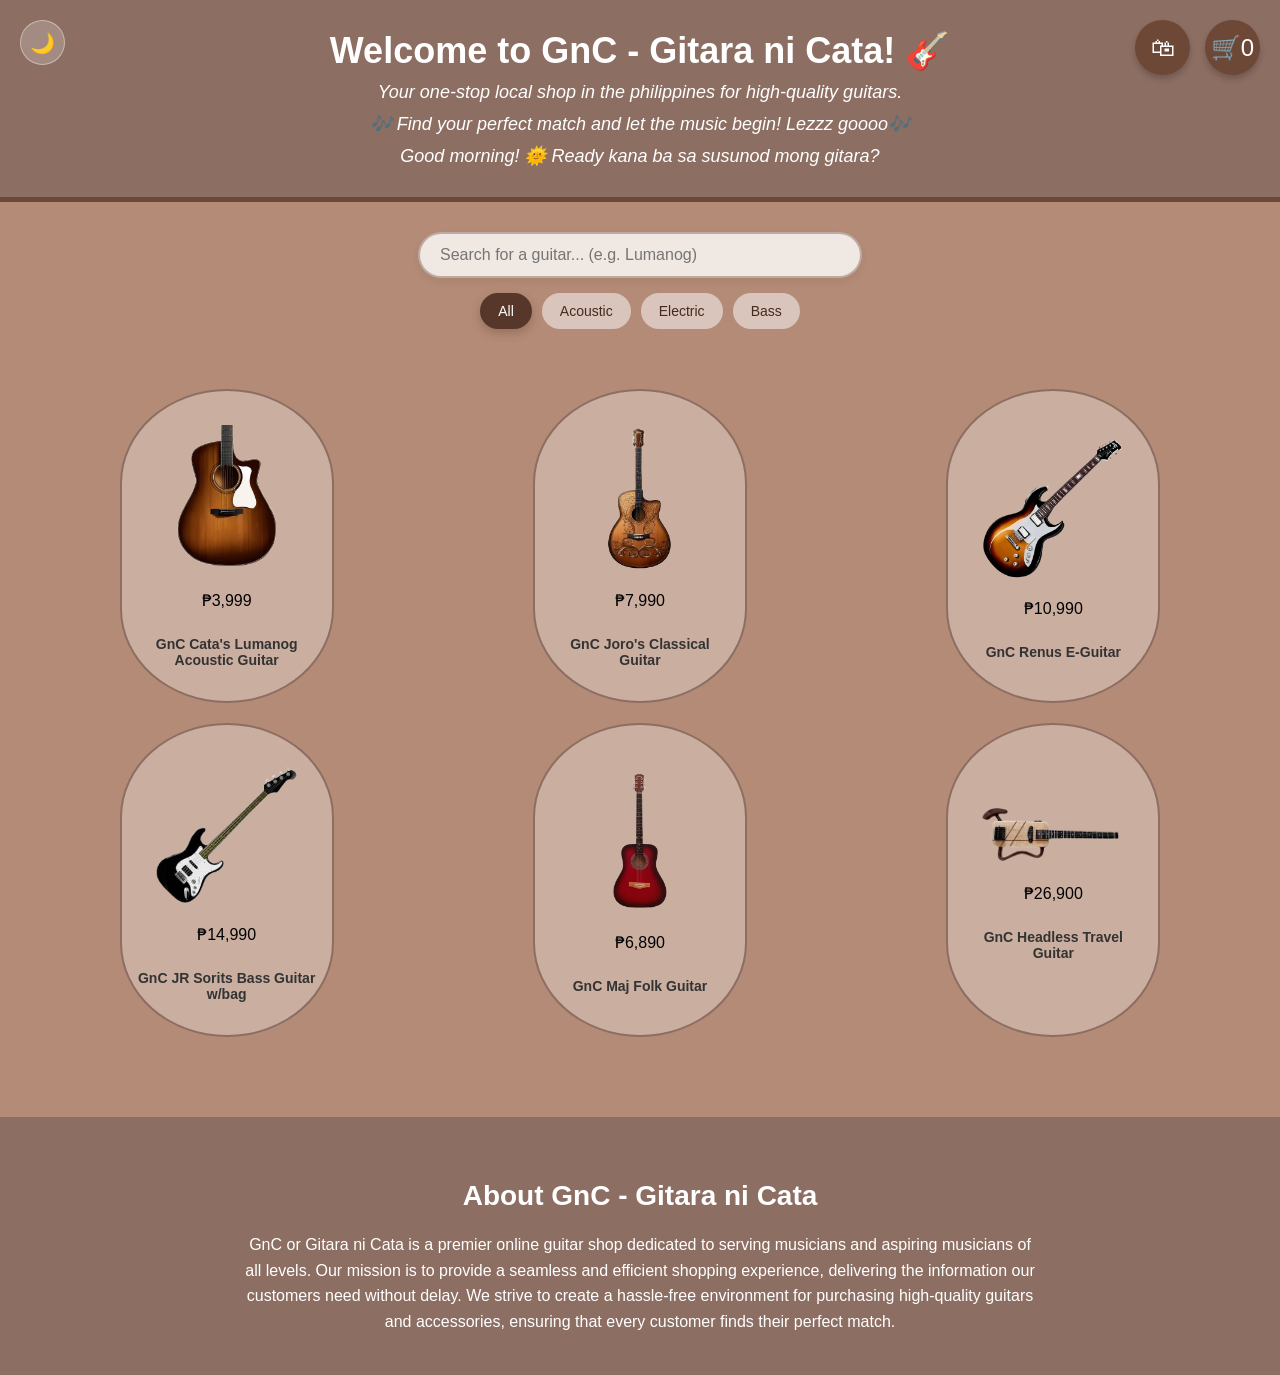
==== commit 47d01599: "Add dark mode toggle and enhance search/filter functionality with new UI elements" ====
--- a/hci.html
+++ b/hci.html
@@ -13,11 +13,98 @@
             margin: 0;
             padding: 0;
             overflow-x: hidden;
+            transition: background-color 0.4s ease, color 0.4s ease; 
         }
 
         .container {
             position: relative;
             padding: 20px;
+        }
+
+        .theme-toggle {
+            position: absolute;
+            top: 20px;
+            left: 20px;
+            background: rgba(255, 255, 255, 0.2);
+            border: 1px solid rgba(255, 255, 255, 0.4);
+            border-radius: 50%;
+            width: 45px;
+            height: 45px;
+            font-size: 20px;
+            cursor: pointer;
+            transition: all 0.3s ease;
+            color: white;
+            z-index: 100;
+            display: flex;
+            align-items: center;
+            justify-content: center;
+        }
+
+        .theme-toggle:hover {
+            background: rgba(255, 255, 255, 0.4);
+            transform: scale(1.1);
+        }
+
+        .search-filter-container {
+            margin: 30px auto 10px;
+            max-width: 800px;
+            display: flex;
+            flex-direction: column;
+            align-items: center;
+            gap: 15px;
+            padding: 0 20px;
+        }
+
+        .search-bar {
+            width: 100%;
+            max-width: 400px;
+            padding: 12px 20px;
+            border-radius: 25px;
+            border: 2px solid rgba(141, 110, 99, 0.5);
+            background-color: rgba(255, 255, 255, 0.8);
+            font-size: 16px;
+            font-family: "Poppins", sans-serif;
+            outline: none;
+            transition: all 0.3s ease;
+            box-shadow: 0 4px 10px rgba(0, 0, 0, 0.05);
+        }
+
+        .search-bar:focus {
+            border-color: #56372a;
+            background-color: #fff;
+            box-shadow: 0 4px 15px rgba(86, 55, 42, 0.2);
+            transform: scale(1.02);
+        }
+
+        .filter-buttons {
+            display: flex;
+            flex-wrap: wrap;
+            gap: 10px;
+            justify-content: center;
+        }
+
+        .filter-btn {
+            background-color: rgba(255, 255, 255, 0.5);
+            color: #452a1f;
+            border: 2px solid transparent;
+            padding: 8px 16px;
+            border-radius: 20px;
+            cursor: pointer;
+            font-size: 14px;
+            font-weight: 500;
+            transition: all 0.3s ease;
+        }
+
+        .filter-btn:hover {
+            background-color: rgba(255, 255, 255, 0.8);
+            transform: translateY(-2px);
+        }
+
+        .filter-btn.active {
+            background-color: #56372a;
+            color: white;
+            border-color: #56372a;
+            box-shadow: 0 4px 10px rgba(86, 55, 42, 0.3);
         }
 
         .guitar-grid {
@@ -25,7 +112,7 @@
             grid-template-columns: repeat(3, 1fr);
             gap: 20px;
             justify-content: center;
-            margin-top: 50px;
+            margin-top: 20px; 
             padding: 10px;
         }
 
@@ -42,7 +129,7 @@
             flex-direction: column;
             align-items: center;
             justify-content: center;
-            transition: transform 0.3s ease-in-out;
+            transition: transform 0.3s ease-in-out, opacity 0.3s ease; 
             cursor: pointer;
             border: 2px solid transparent; 
         }
@@ -70,7 +157,7 @@
             border-radius: 50% / 30%;
             position: absolute;
             z-index: -1;
-            transition: border 0.3s ease-in-out, box-shadow 0.3s ease-in-out; 
+            transition: border 0.3s ease-in-out, box-shadow 0.3s ease-in-out, background 0.4s ease; 
         }
 
         .guitar-card.selected .guitar-body {
@@ -96,6 +183,7 @@
             color: #333;
             z-index: 2;
             cursor: pointer;
+            transition: color 0.4s ease;
         }
 
         input[type="radio"] {
@@ -110,6 +198,7 @@
             margin-top: 5px;
             max-width: 80%;
             text-align: center;
+            transition: color 0.4s ease;
         }
 
         .guitar-card:hover .description {
@@ -289,6 +378,7 @@
             padding: 40px 20px;
             margin-top: 50px;
             text-align: center;
+            transition: background-color 0.4s ease;
         }
 
         .about-section h2 {
@@ -433,6 +523,8 @@
                padding: 30px 20px;
                text-align: center;
                border-bottom: 5px solid #6d4837;
+               position: relative; 
+               transition: background-color 0.4s ease, border-color 0.4s ease;
         }
 
         .welcome-header h1 {
@@ -447,12 +539,11 @@
              font-style: italic;
         }
 
-        /* 🟢 NEW: Toast Notification CSS 🟢 */
         #toast-container {
             position: fixed;
             bottom: 20px;
             right: 20px;
-            z-index: 1010; /* Always on top */
+            z-index: 1010; 
             display: flex;
             flex-direction: column;
             gap: 12px;
@@ -476,11 +567,11 @@
         }
 
         .toast.success {
-            border-left: 6px solid #a8e6cf; /* Light green accent */
+            border-left: 6px solid #a8e6cf; 
         }
 
         .toast.error {
-            border-left: 6px solid #ff8b94; /* Light red accent */
+            border-left: 6px solid #ff8b94; 
         }
 
         .toast.hide {
@@ -497,6 +588,80 @@
             to { transform: translateX(100%); opacity: 0; }
         }
 
+        .no-results {
+            display: none;
+            grid-column: 1 / -1;
+            padding: 40px;
+            font-size: 18px;
+            color: #452a1f;
+            font-weight: 500;
+            text-align: center;
+        }
+
+        /* Dark Mode Overrides */
+        body.dark-mode {
+            background-color: #2c211b; 
+        }
+
+        body.dark-mode .welcome-header {
+            background-color: #1a1411;
+            border-bottom-color: #0d0a08;
+        }
+
+        body.dark-mode .about-section {
+            background-color: #1a1411;
+        }
+
+        body.dark-mode label, body.dark-mode .no-results {
+            color: #e0e0e0;
+        }
+
+        body.dark-mode .description {
+            color: #b0b0b0;
+        }
+
+        body.dark-mode .search-bar {
+            background-color: rgba(0, 0, 0, 0.5);
+            color: white;
+            border-color: #4a362e;
+        }
+
+        body.dark-mode .search-bar::placeholder {
+            color: #aaa;
+        }
+
+        body.dark-mode .filter-btn {
+            background-color: rgba(0, 0, 0, 0.4);
+            color: #ddd;
+        }
+
+        body.dark-mode .filter-btn.active {
+            background-color: #8d6e63;
+            color: white;
+        }
+
+        body.dark-mode .guitar-body {
+            background: rgba(0, 0, 0, 0.4);
+            border-color: #4a362e;
+        }
+
+        body.dark-mode .guitar-card.selected .guitar-body {
+            border-color: #8d6e63;
+            box-shadow: 0 0 15px rgba(141, 110, 99, 0.4);
+        }
+
+        body.dark-mode .shopping-cart-btn, body.dark-mode .recently-purchased-btn {
+            background: #3d261d;
+        }
+
+        body.dark-mode .buttons button {
+            background-color: #4a362e;
+        }
+
+        body.dark-mode .buttons button:hover {
+            background-color: #6d4837;
+        }
+
         @media (max-width: 900px) {
             .guitar-grid {
                 grid-template-columns: repeat(2, 1fr); 
@@ -513,7 +678,7 @@
             .guitar-grid {
                 grid-template-columns: 1fr; 
                 gap: 30px;
-                margin-top: 30px;
+                margin-top: 10px;
             }
             .shopping-cart-btn, .recently-purchased-btn {
                 top: 10px;
@@ -527,18 +692,45 @@
             .recently-purchased-btn {
                 right: 65px;
             }
+            .search-bar {
+                font-size: 14px;
+            }
+            .filter-btn {
+                padding: 6px 12px;
+                font-size: 12px;
+            }
+            .theme-toggle {
+                top: 10px;
+                left: 10px;
+                width: 40px;
+                height: 40px;
+                font-size: 16px;
+            }
         }
     </style>
 </head>
 <body>
     <header class="welcome-header">
+        <button id="theme-toggle" class="theme-toggle" onclick="toggleTheme()" title="Toggle Dark/Light Mode">🌙</button>
+        
         <h1>Welcome to GnC - Gitara ni Cata! 🎸</h1>
         <p>Your one-stop local shop in the philippines for high-quality guitars.</p>
         <p>🎶 Find your perfect match and let the music begin! Lezzz goooo🎶</p>
     </header>
+
+    <div class="search-filter-container">
+        <input type="text" id="search-input" class="search-bar" placeholder="Search for a guitar... (e.g. Lumanog)" oninput="filterGuitars()">
+        <div class="filter-buttons">
+            <button class="filter-btn active" onclick="setFilter('all', this)">All</button>
+            <button class="filter-btn" onclick="setFilter('acoustic', this)">Acoustic</button>
+            <button class="filter-btn" onclick="setFilter('electric', this)">Electric</button>
+            <button class="filter-btn" onclick="setFilter('bass', this)">Bass</button>
+        </div>
+    </div>
+
     <div class="container">
-        <div class="guitar-grid">
-            <div class="guitar-card" onclick="selectGuitar(this)">
+        <div class="guitar-grid" id="guitar-grid">
+            <div class="guitar-card" data-category="acoustic" onclick="selectGuitar(this)">
                 <div class="guitar-body"></div>
                 <img src="assets/cata1.png" alt="Cata's Guitar">
                 <p class="price">₱3,999</p>
@@ -553,7 +745,7 @@
                 </div>
             </div>
 
-            <div class="guitar-card" onclick="selectGuitar(this)">
+            <div class="guitar-card" data-category="acoustic" onclick="selectGuitar(this)">
                 <div class="guitar-body"></div>
                 <img src="assets/cata2.png" alt="joro's guitar">
                 <p class="price">₱7,990</p>
@@ -568,7 +760,7 @@
                 </div>
             </div>
 
-            <div class="guitar-card" onclick="selectGuitar(this)">
+            <div class="guitar-card" data-category="electric" onclick="selectGuitar(this)">
                 <div class="guitar-body"></div>
                 <img src="assets/cata3.png" alt="Renus E-Guitar">
                 <p class="price">₱10,990</p>
@@ -583,7 +775,7 @@
                 </div>
             </div>
 
-            <div class="guitar-card" onclick="selectGuitar(this)">
+            <div class="guitar-card" data-category="bass" onclick="selectGuitar(this)">
                 <div class="guitar-body"></div>
                 <img src="assets/cats4.png" alt="Bass Guitar">
                 <p class="price">₱14,990</p>
@@ -598,7 +790,7 @@
                 </div>
             </div>
 
-            <div class="guitar-card" onclick="selectGuitar(this)">
+            <div class="guitar-card" data-category="acoustic" onclick="selectGuitar(this)">
                 <div class="guitar-body"></div>
                 <img src="assets/cats5.png" alt="Folk Guitar">
                 <p class="price">₱6,890</p>
@@ -613,7 +805,7 @@
                 </div>
             </div>
 
-            <div class="guitar-card" onclick="selectGuitar(this)">
+            <div class="guitar-card" data-category="electric" onclick="selectGuitar(this)">
                 <div class="guitar-body"></div>
                 <img src="assets/cats6.png" alt="Travel Guitar">
                 <p class="price">₱26,900</p>
@@ -627,6 +819,10 @@
                     <button onclick="event.stopPropagation(); buyNow('GnC Headless Travel Guitar')">Kunin mo na 'to</button>
                 </div>
             </div>
+            
+            <div id="no-results" class="no-results">
+                Aww, wala kaming nakitang gitara na ganyan. Subukan mag-type ng iba! 🎸
+            </div>
         </div>     
     </div>
 
@@ -683,6 +879,30 @@
         let cart = JSON.parse(localStorage.getItem('gnc_cart')) || [];
         let purchasedItems = JSON.parse(localStorage.getItem('gnc_purchased')) || [];
 
+        const currentTheme = localStorage.getItem('gnc_theme');
+        if (currentTheme === 'dark') {
+            document.body.classList.add('dark-mode');
+            document.addEventListener('DOMContentLoaded', () => {
+                document.getElementById('theme-toggle').textContent = '☀️';
+            });
+        }
+
+        function toggleTheme() {
+            const body = document.body;
+            const toggleBtn = document.getElementById('theme-toggle');
+            
+            body.classList.toggle('dark-mode');
+            
+            // 🟢 MODIFIED: Inalis na natin yung showToast dito 🟢
+            if (body.classList.contains('dark-mode')) {
+                localStorage.setItem('gnc_theme', 'dark');
+                toggleBtn.textContent = '☀️';
+            } else {
+                localStorage.setItem('gnc_theme', 'light');
+                toggleBtn.textContent = '🌙';
+            }
+        }
+
         function getGreeting() {
             const hour = new Date().getHours();
             if (hour < 12) {
@@ -705,21 +925,63 @@
             updatePurchasedItems();
         });
 
-        // 🟢 NEW: Toast Function Logic 🟢
+        let currentCategoryFilter = 'all';
+
+        function setFilter(category, btnElement) {
+            currentCategoryFilter = category;
+            
+            document.querySelectorAll('.filter-btn').forEach(btn => btn.classList.remove('active'));
+            btnElement.classList.add('active');
+            
+            filterGuitars();
+        }
+
+        function filterGuitars() {
+            const searchQuery = document.getElementById('search-input').value.toLowerCase();
+            const cards = document.querySelectorAll('.guitar-card');
+            let visibleCount = 0;
+
+            cards.forEach(card => {
+                const guitarName = card.querySelector('label span').textContent.toLowerCase();
+                const guitarCategory = card.getAttribute('data-category');
+                
+                const matchesSearch = guitarName.includes(searchQuery);
+                const matchesCategory = (currentCategoryFilter === 'all') || (guitarCategory === currentCategoryFilter);
+
+                if (matchesSearch && matchesCategory) {
+                    card.style.display = 'flex'; 
+                    visibleCount++;
+                } else {
+                    card.style.display = 'none';
+                    if (card.classList.contains('selected')) {
+                        card.classList.remove('selected');
+                        let btns = card.querySelector('.buttons');
+                        if (btns) btns.style.display = 'none';
+                        let radio = card.querySelector('input[type="radio"]');
+                        if (radio) radio.checked = false;
+                    }
+                }
+            });
+
+            const noResultsMsg = document.getElementById('no-results');
+            if (visibleCount === 0) {
+                noResultsMsg.style.display = 'block';
+            } else {
+                noResultsMsg.style.display = 'none';
+            }
+        }
+
         function showToast(message, type = 'success') {
             const container = document.getElementById('toast-container');
             const toast = document.createElement('div');
             
-            // Add classes based on success or error
             toast.className = `toast ${type}`;
             toast.innerHTML = `<span>${message}</span>`;
             
             container.appendChild(toast);
 
-            // Wait 3 seconds, then slide out
             setTimeout(() => {
                 toast.classList.add('hide');
-                // Remove from HTML completely after animation finishes
                 setTimeout(() => {
                     toast.remove();
                 }, 400); 
@@ -733,8 +995,10 @@
             const isClickInsidePanel = event.target.closest('.side-panel');
             const isClickOnCartBtn = event.target.closest('.shopping-cart-btn');
             const isClickOnShopBtn = event.target.closest('.recently-purchased-btn');
-
-            if (!isClickInsideCard && !isClickInsideBuyModal && !isClickInsideConfModal && !isClickInsidePanel && !isClickOnCartBtn && !isClickOnShopBtn) {
+            const isClickInsideSearch = event.target.closest('.search-filter-container');
+            const isClickOnThemeBtn = event.target.closest('.theme-toggle'); 
+
+            if (!isClickInsideCard && !isClickInsideBuyModal && !isClickInsideConfModal && !isClickInsidePanel && !isClickOnCartBtn && !isClickOnShopBtn && !isClickInsideSearch && !isClickOnThemeBtn) {
                 document.querySelectorAll('.guitar-card').forEach(card => {
                     card.classList.remove('selected');
                     let btns = card.querySelector('.buttons');
@@ -799,7 +1063,6 @@
             localStorage.setItem('gnc_cart', JSON.stringify(cart)); 
             updateCart();
             
-            // 🟢 Trigger success toast when item is added 🟢
             showToast(`Added to cart: ${guitarName} 🛒`, 'success');
         }
 
@@ -819,13 +1082,11 @@
         }
 
         function removeFromCart(index) {
-            // Save the name before removing it to show in the toast
             const removedItem = cart[index];
             cart.splice(index, 1);
             localStorage.setItem('gnc_cart', JSON.stringify(cart)); 
             updateCart();
             
-            // Optional: Show a red toast when removing items
             showToast(`Removed: ${removedItem} ❌`, 'error');
         }
 
@@ -871,7 +1132,6 @@
                 document.getElementById("confirmed-cellphone").textContent = cellphone;
                 document.getElementById("confirmation-modal").style.display = "block";
             } else {
-                // 🟢 Replaced alert() with our new error toast 🟢
                 showToast("Please fill out all fields before proceeding! ⚠️", "error");
             }
         }
